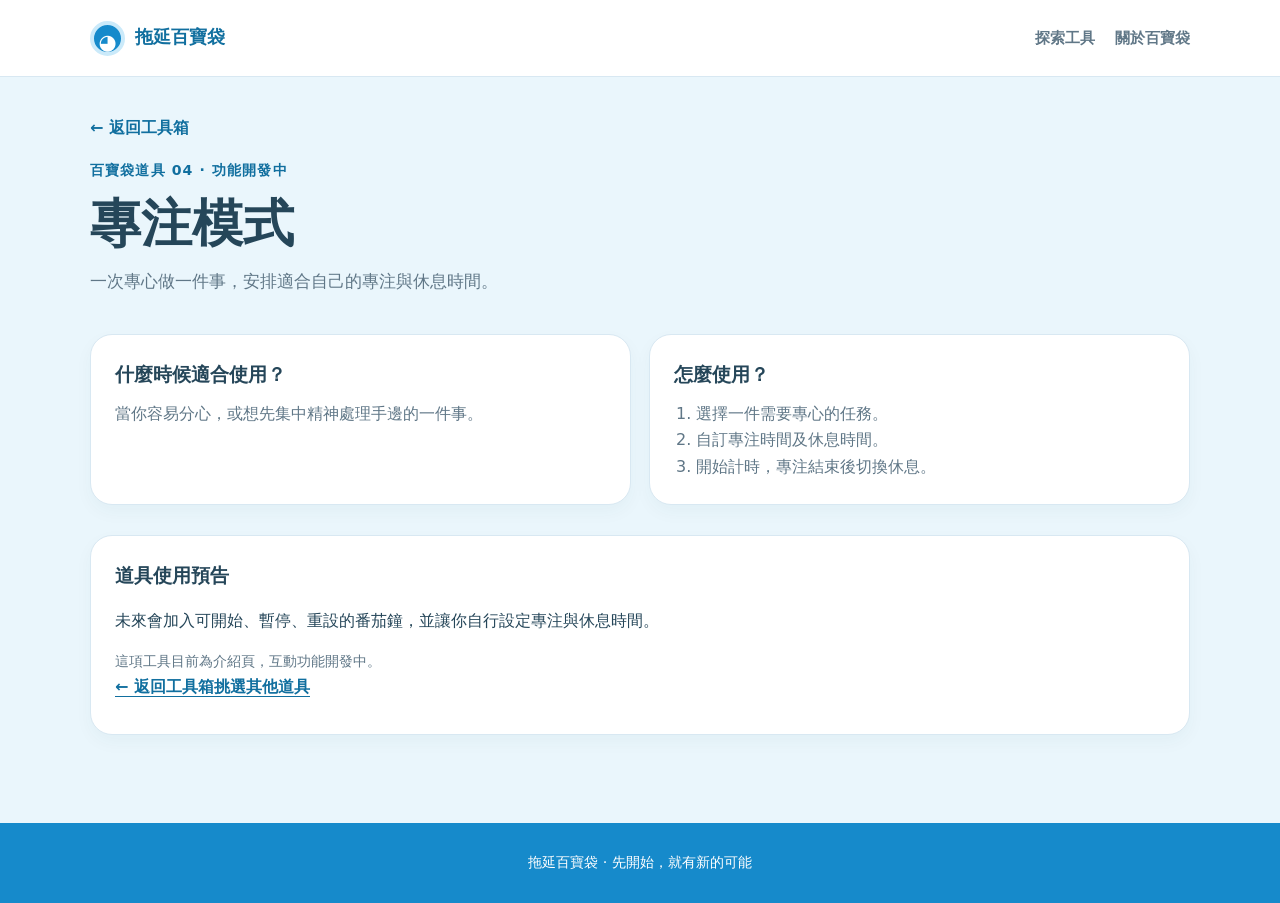
==== pages/focus-mode.html @ 1aa412c1 "Add files via upload Add new tools following AGENTS.md guidelines" ====
<!doctype html>
<html lang="zh-Hant"><head><meta charset="utf-8"><meta name="viewport" content="width=device-width,initial-scale=1"><meta name="description" content="拖延百寶袋 專注模式 工具"><title>專注模式 | 拖延百寶袋</title><link rel="stylesheet" href="../assets/css/style.css"></head>
<body><header class="site-header"><div class="container header-inner"><a class="brand" href="../index.html" aria-label="拖延百寶袋首頁"><span class="brand-icon" aria-hidden="true">◕</span>拖延百寶袋</a><nav aria-label="主要導覽"><a href="../index.html#tools">探索工具</a><a href="../index.html#about">關於百寶袋</a></nav></div></header>
<main class="container"><section class="tool-intro" aria-labelledby="tool-title"><a class="back-link" href="../index.html#tools">← 返回工具箱</a><p class="eyebrow">百寶袋道具 04 · 功能開發中</p><h1 id="tool-title">專注模式</h1><p class="lead">一次專心做一件事，安排適合自己的專注與休息時間。</p></section>
<section class="tool-columns" aria-label="工具說明"><div class="info-panel"><h2>什麼時候適合使用？</h2><p>當你容易分心，或想先集中精神處理手邊的一件事。</p></div><div class="info-panel"><h2>怎麼使用？</h2><ol><li>選擇一件需要專心的任務。</li><li>自訂專注時間及休息時間。</li><li>開始計時，專注結束後切換休息。</li></ol></div></section>
<section class="work-section" aria-labelledby="workspace-title"><div class="work-panel"><h2 id="workspace-title">道具使用預告</h2><p>未來會加入可開始、暫停、重設的番茄鐘，並讓你自行設定專注與休息時間。</p><p class="help-text">這項工具目前為介紹頁，互動功能開發中。</p><a class="tool-open" href="../index.html#tools">← 返回工具箱挑選其他道具</a></div></section></main>
<footer class="site-footer"><div class="container">拖延百寶袋 · 先開始，就有新的可能</div></footer></body></html>
---- assets/css/style.css ----
:root {
  --blue: #168acb;
  --blue-deep: #116f9f;
  --background: #eaf6fc;
  --white: #ffffff;
  --red: #e95353;
  --yellow: #f5c84c;
  --ink: #254659;
  --muted: #607787;
  --border: #d8e8f2;
  --radius: 22px;
  font-family: system-ui, -apple-system, "Noto Sans TC", "Microsoft JhengHei", sans-serif;
  color: var(--ink);
  scroll-behavior: smooth;
}
* { box-sizing: border-box; }
body { margin: 0; background: var(--background); line-height: 1.65; }
a { color: inherit; }
a:focus-visible { outline: 3px solid var(--red); outline-offset: 4px; }
.container { width: min(1100px, calc(100% - 40px)); margin-inline: auto; }
.site-header { background: var(--white); border-bottom: 1px solid var(--border); }
.header-inner { min-height: 76px; display: flex; justify-content: space-between; align-items: center; gap: 20px; }
.brand { display: inline-flex; align-items: center; gap: 10px; font-weight: 800; font-size: 1.1rem; color: var(--blue-deep); text-decoration: none; }
.brand-icon { display: grid; place-items: center; width: 35px; height: 35px; border-radius: 50%; background: var(--blue); color: white; border: 4px solid #cbeafa; font-size: 1.3rem; }
.site-header nav { display: flex; flex-wrap: wrap; gap: 20px; }
.site-header nav a { color: var(--muted); font-weight: 650; text-decoration: none; font-size: .92rem; }
.site-header nav a:hover { color: var(--blue-deep); }
.hero { text-align: center; padding-block: 65px 78px; }
.pocket-art { width: 140px; height: 140px; background: var(--blue); border: 8px solid white; box-shadow: 0 12px 26px #168acb22; border-radius: 50%; margin: 0 auto 25px; position: relative; }
.pocket-ring { position: absolute; width: 42px; height: 42px; background: var(--yellow); border: 7px solid white; border-radius: 50%; left: 50%; top: 12%; transform: translateX(-50%); }
.pocket-half { position: absolute; height: 50px; width: 84px; border: 6px solid white; border-radius: 5px 5px 44px 44px; left: 50%; bottom: 15px; transform: translateX(-50%); background: #5bb7e9; }
.pocket-spark { position: absolute; color: var(--yellow); font-size: 23px; }
.star-one { left: -30px; top: 18px; }.star-two { right: -28px; bottom: 22px; }
.eyebrow { color: var(--blue-deep); font-weight: 800; letter-spacing: .08em; margin: 0 0 8px; font-size: .88rem; }
h1, h2, h3, p { overflow-wrap: break-word; }
h1 { font-size: clamp(2rem, 5vw, 3.2rem); line-height: 1.25; margin: 8px 0 20px; }
.hero-subtitle { color: var(--muted); font-size: 1.02rem; margin: 0 auto 28px; }
.button { display: inline-block; border-radius: 999px; padding: 12px 27px; font-weight: 800; text-decoration: none; }
.button-primary { background: var(--blue); color: white; box-shadow: 0 5px 0 var(--blue-deep); }
.button-primary:hover { background: var(--blue-deep); }
.tools-section { background: #f7fbfe; padding-block: 66px 76px; }
.section-header { text-align: center; margin-bottom: 31px; }
.section-header h2 { font-size: clamp(1.5rem, 3vw, 2.2rem); margin: 0 0 8px; }
.section-header > p:last-child { color: var(--muted); margin: 0; }
.tool-grid { display: grid; grid-template-columns: repeat(3, minmax(0, 1fr)); gap: 19px; }
.tool-card { padding: 27px 24px 23px; background: white; border-radius: var(--radius); border: 1px solid var(--border); box-shadow: 0 7px 18px #2546590a; }
.tool-card h3 { margin: 12px 0 5px; font-size: 1.2rem; }
.tool-card p { color: var(--muted); margin: 0 0 17px; min-height: 52px; }
.tool-icon { display: grid; place-items: center; width: 53px; height: 53px; border-radius: 17px; font-size: 1.7rem; font-weight: 800; }
.tool-icon.blue { background: #e0f3fd; color: var(--blue); }
.tool-icon.yellow { background: #fff2cf; color: #ae7b0b; }
.tool-icon.red { background: #ffe8e5; color: var(--red); }
.status { display: inline-block; padding: 4px 11px; border-radius: 50px; background: #f0f5f8; color: var(--muted); font-size: .8rem; font-weight: 700; }
.about { padding-block: 60px; }
.about-panel { background: white; padding: 30px 35px; border-radius: var(--radius); display: flex; gap: 23px; align-items: center; }
.about-symbol { flex: 0 0 65px; width: 65px; height: 65px; display: grid; place-items: center; font-size: 2rem; border-radius: 50%; background: #fff1cc; color: #b78311; }
.about-panel h2 { margin: 0 0 5px; font-size: 1.45rem; }.about-panel p { margin: 0; color: var(--muted); }
.site-footer { padding: 28px 0; text-align: center; background: var(--blue); color: white; font-size: .9rem; }
@media (max-width: 850px) { .tool-grid { grid-template-columns: repeat(2, minmax(0, 1fr)); } }
@media (max-width: 560px) {
  .container { width: min(100% - 28px, 1100px); }
  .header-inner { flex-direction: column; padding-block: 15px; gap: 7px; }
  .hero { padding-block: 46px 55px; }
  .hero-subtitle br { display: none; }
  .tools-section { padding-block: 48px; }
  .tool-grid { grid-template-columns: 1fr; }
  .tool-card p { min-height: 0; }
  .about-panel { flex-direction: column; align-items: flex-start; padding: 23px; }
}

/* 工具頁共用樣式：新增頁面請沿用既有元件 */
.tool-open { display:inline-block; margin:0 12px 10px 0; color:var(--blue-deep); font-weight:800; text-underline-offset:4px; }
.status-ready { color:#116d49; background:#e2f7eb; }
.tool-intro { padding-block:38px 16px; }
.back-link { display:inline-block; margin-bottom:18px; font-weight:750; color:var(--blue-deep); text-decoration:none; }
.back-link:hover { text-decoration:underline; }
.tool-intro h1 { margin:6px 0 13px; }
.tool-intro .lead { color:var(--muted); font-size:1.05rem; margin:0; }
.tool-columns { display:grid; grid-template-columns: 1fr 1fr; gap:18px; margin-block:23px 30px; }
.info-panel, .work-panel, .task-panel { background:#fff; border:1px solid var(--border); border-radius:var(--radius); padding:24px; box-shadow:0 7px 18px #2546590a; }
.info-panel h2,.work-panel h2 { font-size:1.2rem; margin:0 0 10px; }
.info-panel p,.info-panel ol { margin:0; color:var(--muted); }
.info-panel ol { padding-left:1.4rem; }
.work-section { padding-bottom:68px; }
.work-panel { margin-bottom:20px; }
.field-label { display:block; font-weight:750; margin:0 0 7px; }
.input-row { display:flex; gap:12px; align-items:stretch; }
.text-input { min-width:0; flex:1; width:100%; border:2px solid var(--border); border-radius:14px; padding:12px 14px; font:inherit; color:var(--ink); background:white; }
.text-input:focus-visible { outline:3px solid #f5c84c; outline-offset:2px; }
.action-button { appearance:none; border:none; font:inherit; font-weight:800; border-radius:14px; padding:12px 20px; cursor:pointer; color:white; background:var(--blue); }
.action-button:hover { background:var(--blue-deep); }
.action-button:focus-visible,.secondary-button:focus-visible { outline:3px solid var(--red); outline-offset:3px; }
.secondary-button { appearance:none; background:white; border:1px solid var(--border); border-radius:12px; font:inherit; font-weight:700; color:var(--blue-deep); padding:7px 12px; cursor:pointer; }
.secondary-button:hover { background:#eaf6fc; }
.danger-button { color:#ab3434; }
.help-text { color:var(--muted); font-size:.9rem; margin:9px 0 0; }
.message { min-height:1.5em; margin:8px 0 0; color:var(--blue-deep); font-weight:650; }
.task-stack { display:grid; gap:18px; }
.task-panel { padding:24px; }
.task-heading { display:flex; align-items:flex-start; justify-content:space-between; gap:15px; }
.task-heading h3 { margin:0; font-size:1.15rem; }
.task-actions { display:flex; flex-wrap:wrap; gap:7px; }
.progress-line { height:11px; border-radius:99px; overflow:hidden; background:#e5f1f7; margin:10px 0 5px; }
.progress-fill { height:100%; background:var(--blue); transition:width .2s ease; width:0; }
.progress-caption { color:var(--muted); font-size:.88rem; margin:0 0 14px; }
.step-list { list-style:none; padding:0; margin:12px 0; display:grid; gap:9px; }
.step-item { display:flex; flex-wrap:wrap; align-items:center; gap:10px; background:#f5fbff; padding:10px 12px; border-radius:12px; }
.step-item input[type=checkbox] { width:19px; height:19px; accent-color:var(--blue); cursor:pointer; }
.step-text { flex:1; overflow-wrap:anywhere; }
.step-item.done .step-text { text-decoration:line-through; color:var(--muted); }
.step-form { display:flex; gap:9px; margin-top:15px; }
.step-form .text-input { padding:10px 12px; }
.empty-state { padding:30px 18px; border:2px dashed var(--border); border-radius:var(--radius); text-align:center; color:var(--muted); background:#fbfdff; }
.empty-state p { margin:0; }
@media (max-width:720px) { .tool-columns { grid-template-columns:1fr; } .task-heading { flex-direction:column; } }
@media (max-width:560px) { .input-row,.step-form { flex-direction:column; } .action-button { width:100%; } .task-panel,.work-panel,.info-panel { padding:18px; } }

/* 新工具沿用相同頁面模板與色彩變數 */
.stacked{margin-top:18px}.button-row{display:flex;flex-wrap:wrap;gap:10px;align-items:center;margin-top:14px}.mini-panel{margin-top:20px;border:1px solid var(--border);background:#f5fbff;border-radius:16px;padding:18px}.timer-readout{font-size:clamp(2.5rem,8vw,4rem);font-variant-numeric:tabular-nums;font-weight:850;text-align:center;color:var(--blue-deep);margin:13px 0}.check-label{display:inline-flex;align-items:center;gap:8px;cursor:pointer;color:var(--ink)}.check-label input{accent-color:var(--blue);width:19px;height:19px}.matrix-grid{display:grid;grid-template-columns:repeat(2,minmax(0,1fr));gap:16px;margin-bottom:22px}.matrix-quadrant{background:#fff;border:1px solid var(--border);border-radius:var(--radius);padding:20px}.matrix-quadrant h3{margin:0;color:var(--blue-deep)}.matrix-list{padding:0;margin:12px 0 0;list-style:none;display:grid;gap:8px}.matrix-task{border-radius:12px;background:#f5fbff;padding:10px;overflow-wrap:anywhere}.matrix-task .check-label{display:flex;align-items:flex-start}.matrix-task .button-row{margin-top:7px}.is-done{text-decoration:line-through;color:var(--muted)}@media(max-width:650px){.matrix-grid{grid-template-columns:1fr}}
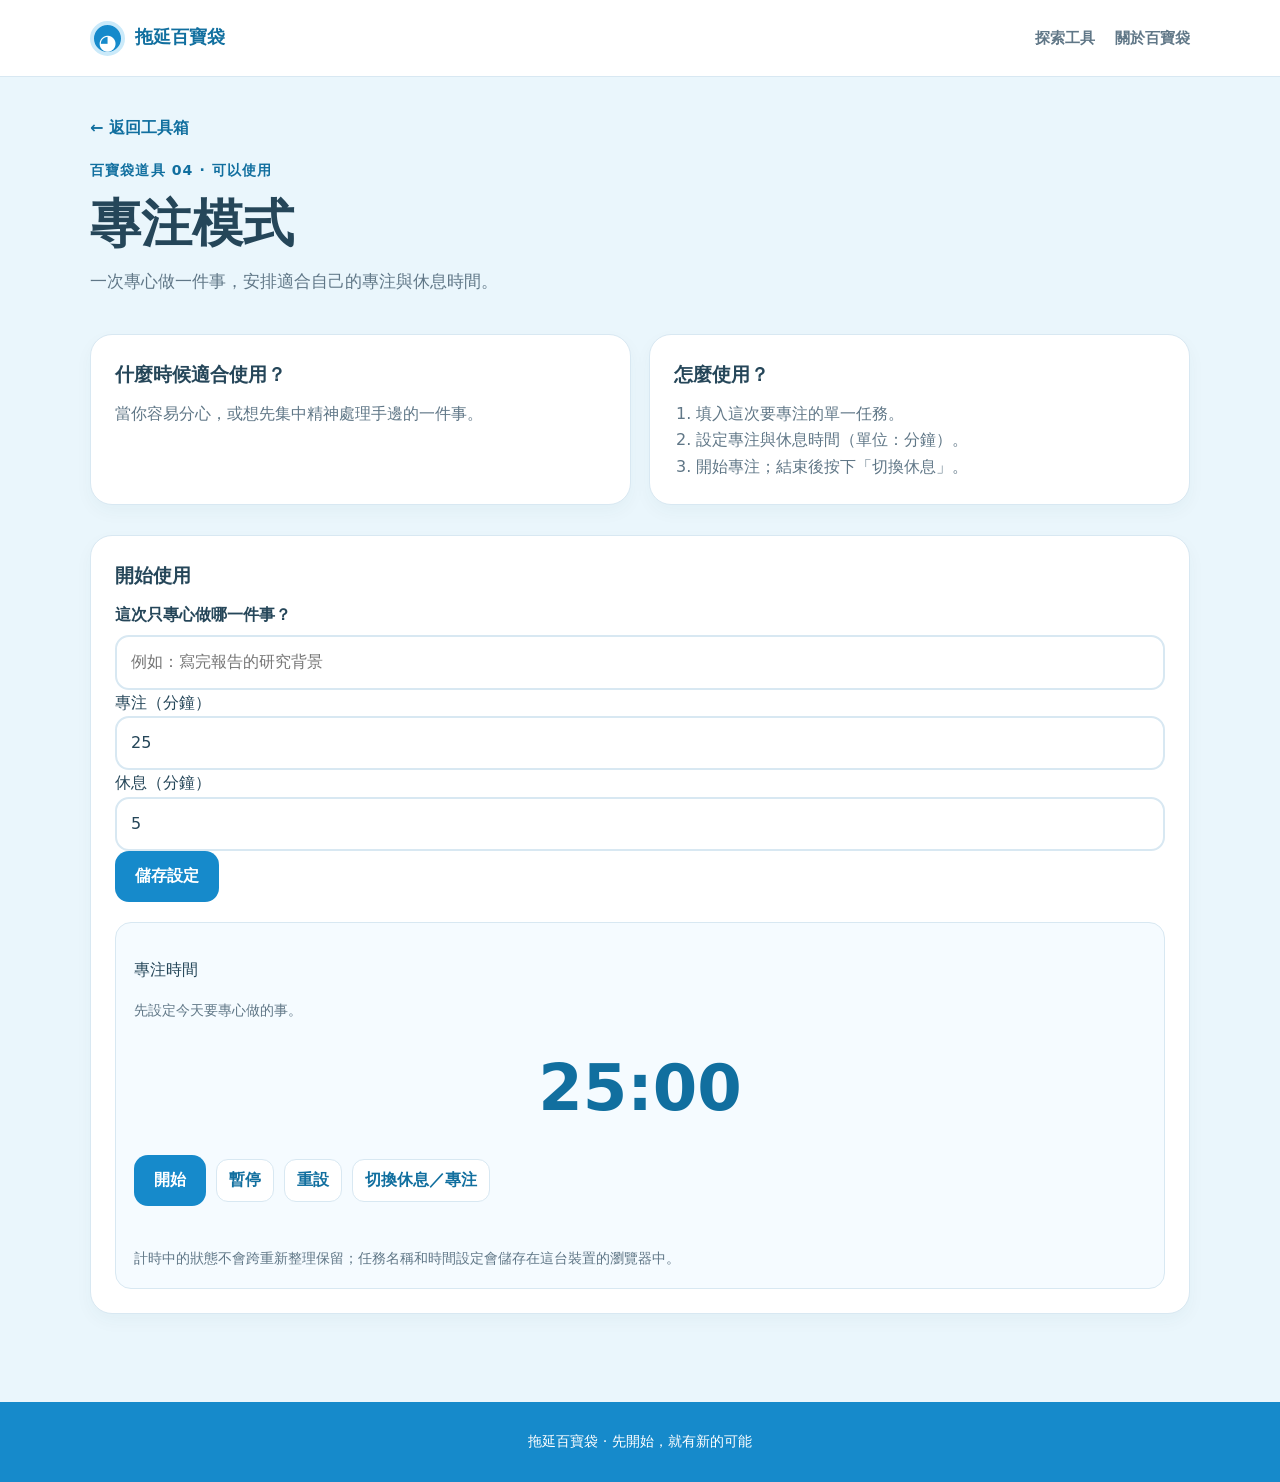
==== commit eee46fe2: "Add files via upload Upgrade focus mode following AGENTS.md" ====
--- a/pages/focus-mode.html
+++ b/pages/focus-mode.html
@@ -1,7 +1,7 @@
 <!doctype html>
-<html lang="zh-Hant"><head><meta charset="utf-8"><meta name="viewport" content="width=device-width,initial-scale=1"><meta name="description" content="拖延百寶袋 專注模式 工具"><title>專注模式 | 拖延百寶袋</title><link rel="stylesheet" href="../assets/css/style.css"></head>
+<html lang="zh-Hant"><head><meta charset="utf-8"><meta name="viewport" content="width=device-width,initial-scale=1"><meta name="description" content="拖延百寶袋 專注模式 工具"><title>專注模式 | 拖延百寶袋</title><link rel="stylesheet" href="../assets/css/style.css"><script src="../assets/js/tools/focus-mode.js" defer></script></head>
 <body><header class="site-header"><div class="container header-inner"><a class="brand" href="../index.html" aria-label="拖延百寶袋首頁"><span class="brand-icon" aria-hidden="true">◕</span>拖延百寶袋</a><nav aria-label="主要導覽"><a href="../index.html#tools">探索工具</a><a href="../index.html#about">關於百寶袋</a></nav></div></header>
-<main class="container"><section class="tool-intro" aria-labelledby="tool-title"><a class="back-link" href="../index.html#tools">← 返回工具箱</a><p class="eyebrow">百寶袋道具 04 · 功能開發中</p><h1 id="tool-title">專注模式</h1><p class="lead">一次專心做一件事，安排適合自己的專注與休息時間。</p></section>
-<section class="tool-columns" aria-label="工具說明"><div class="info-panel"><h2>什麼時候適合使用？</h2><p>當你容易分心，或想先集中精神處理手邊的一件事。</p></div><div class="info-panel"><h2>怎麼使用？</h2><ol><li>選擇一件需要專心的任務。</li><li>自訂專注時間及休息時間。</li><li>開始計時，專注結束後切換休息。</li></ol></div></section>
-<section class="work-section" aria-labelledby="workspace-title"><div class="work-panel"><h2 id="workspace-title">道具使用預告</h2><p>未來會加入可開始、暫停、重設的番茄鐘，並讓你自行設定專注與休息時間。</p><p class="help-text">這項工具目前為介紹頁，互動功能開發中。</p><a class="tool-open" href="../index.html#tools">← 返回工具箱挑選其他道具</a></div></section></main>
+<main class="container"><section class="tool-intro" aria-labelledby="tool-title"><a class="back-link" href="../index.html#tools">← 返回工具箱</a><p class="eyebrow">百寶袋道具 04 · 可以使用</p><h1 id="tool-title">專注模式</h1><p class="lead">一次專心做一件事，安排適合自己的專注與休息時間。</p></section>
+<section class="tool-columns" aria-label="工具說明"><div class="info-panel"><h2>什麼時候適合使用？</h2><p>當你容易分心，或想先集中精神處理手邊的一件事。</p></div><div class="info-panel"><h2>怎麼使用？</h2><ol><li>填入這次要專注的單一任務。</li><li>設定專注與休息時間（單位：分鐘）。</li><li>開始專注；結束後按下「切換休息」。</li></ol></div></section>
+<section class="work-section" aria-labelledby="workspace-title"><div class="work-panel"><h2 id="workspace-title">開始使用</h2><form id="focus-form"><label class="field-label" for="focus-task">這次只專心做哪一件事？</label><input class="text-input" id="focus-task" maxlength="100" placeholder="例如：寫完報告的研究背景" required><div class="focus-inputs"><label>專注（分鐘）<input id="focus-min" class="text-input" type="number" min="1" max="120" value="25" required></label><label>休息（分鐘）<input id="break-min" class="text-input" type="number" min="1" max="60" value="5" required></label></div><button type="submit" class="action-button">儲存設定</button></form><div class="mini-panel"><p class="focus-mode-label" id="focus-phase">專注時間</p><p id="focus-current" class="help-text">先設定今天要專心做的事。</p><p class="timer-readout" id="focus-clock">25:00</p><div class="button-row"><button class="action-button" type="button" id="focus-start">開始</button><button class="secondary-button" type="button" id="focus-pause">暫停</button><button class="secondary-button" type="button" id="focus-reset">重設</button><button class="secondary-button" type="button" id="focus-switch">切換休息／專注</button></div><p class="message" id="focus-feedback" role="status" aria-live="polite"></p><p class="help-text">計時中的狀態不會跨重新整理保留；任務名稱和時間設定會儲存在這台裝置的瀏覽器中。</p></div></div></section></main>
 <footer class="site-footer"><div class="container">拖延百寶袋 · 先開始，就有新的可能</div></footer></body></html>
